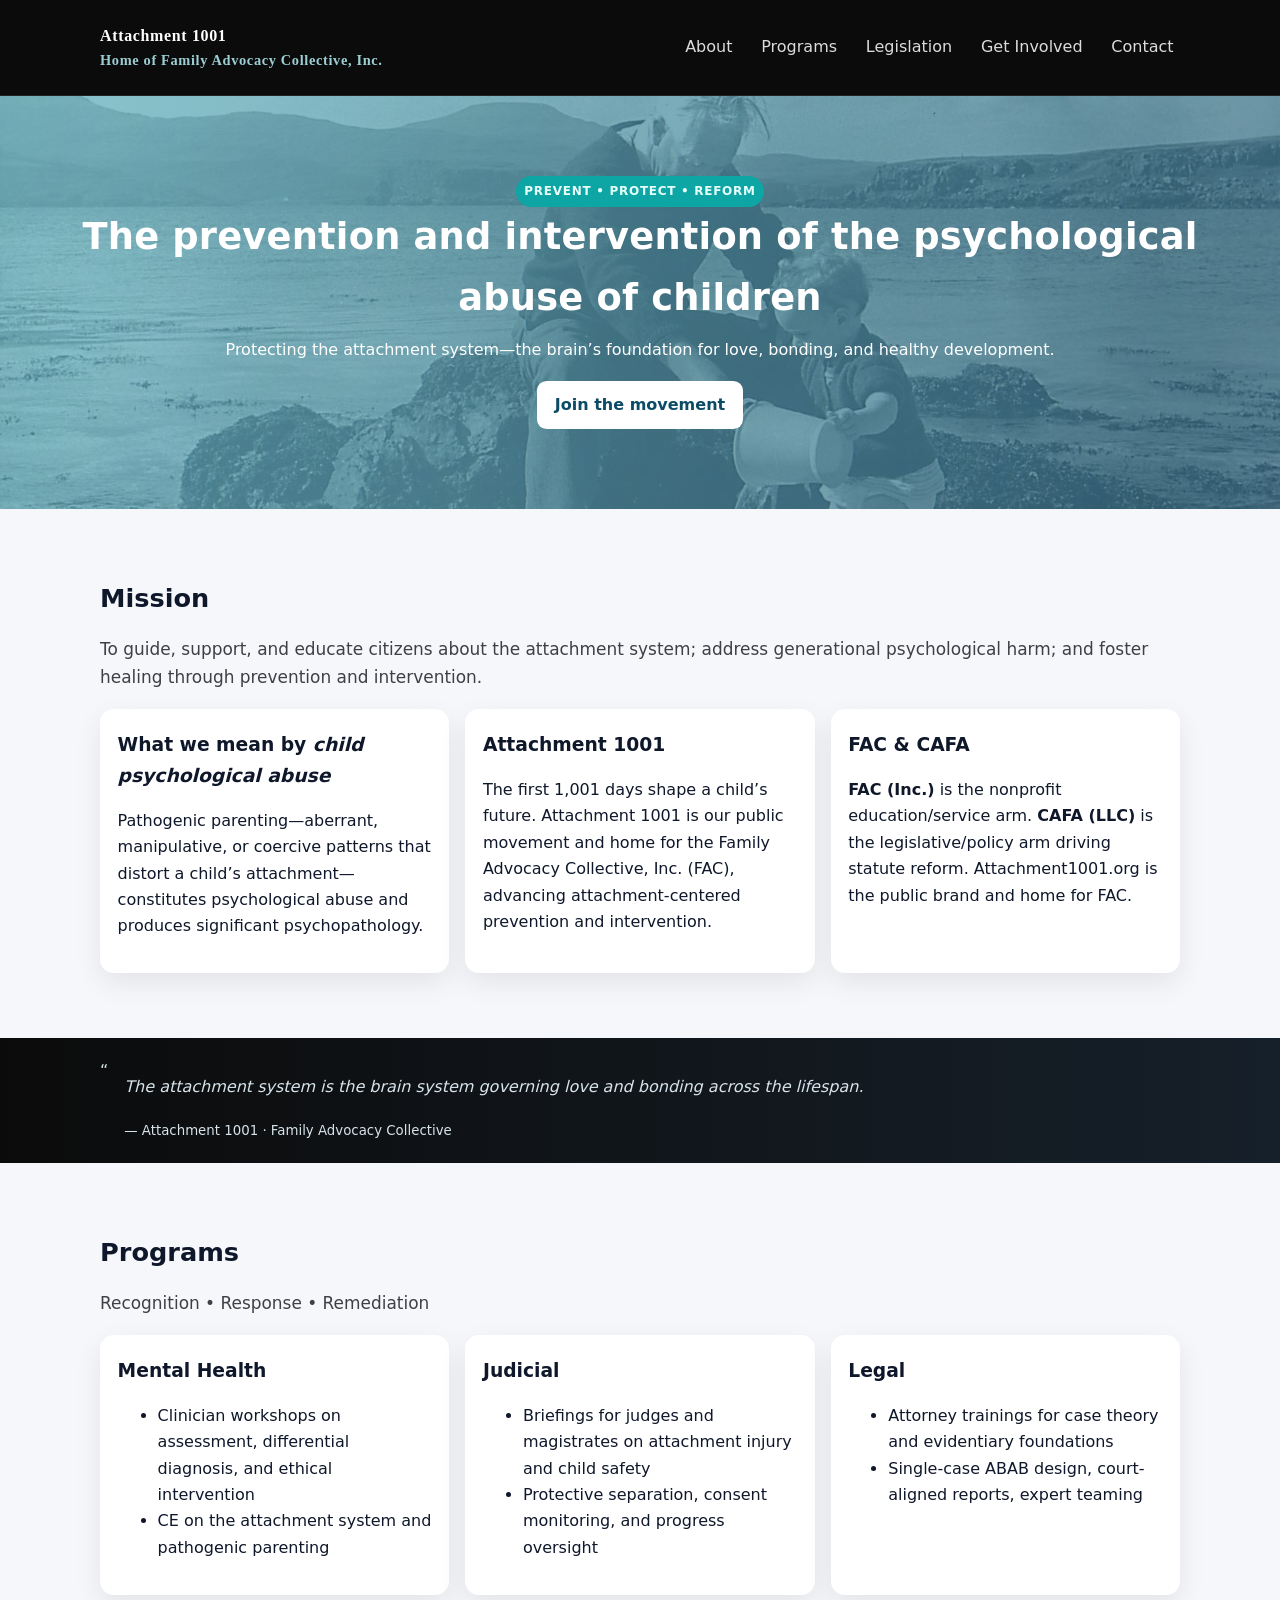
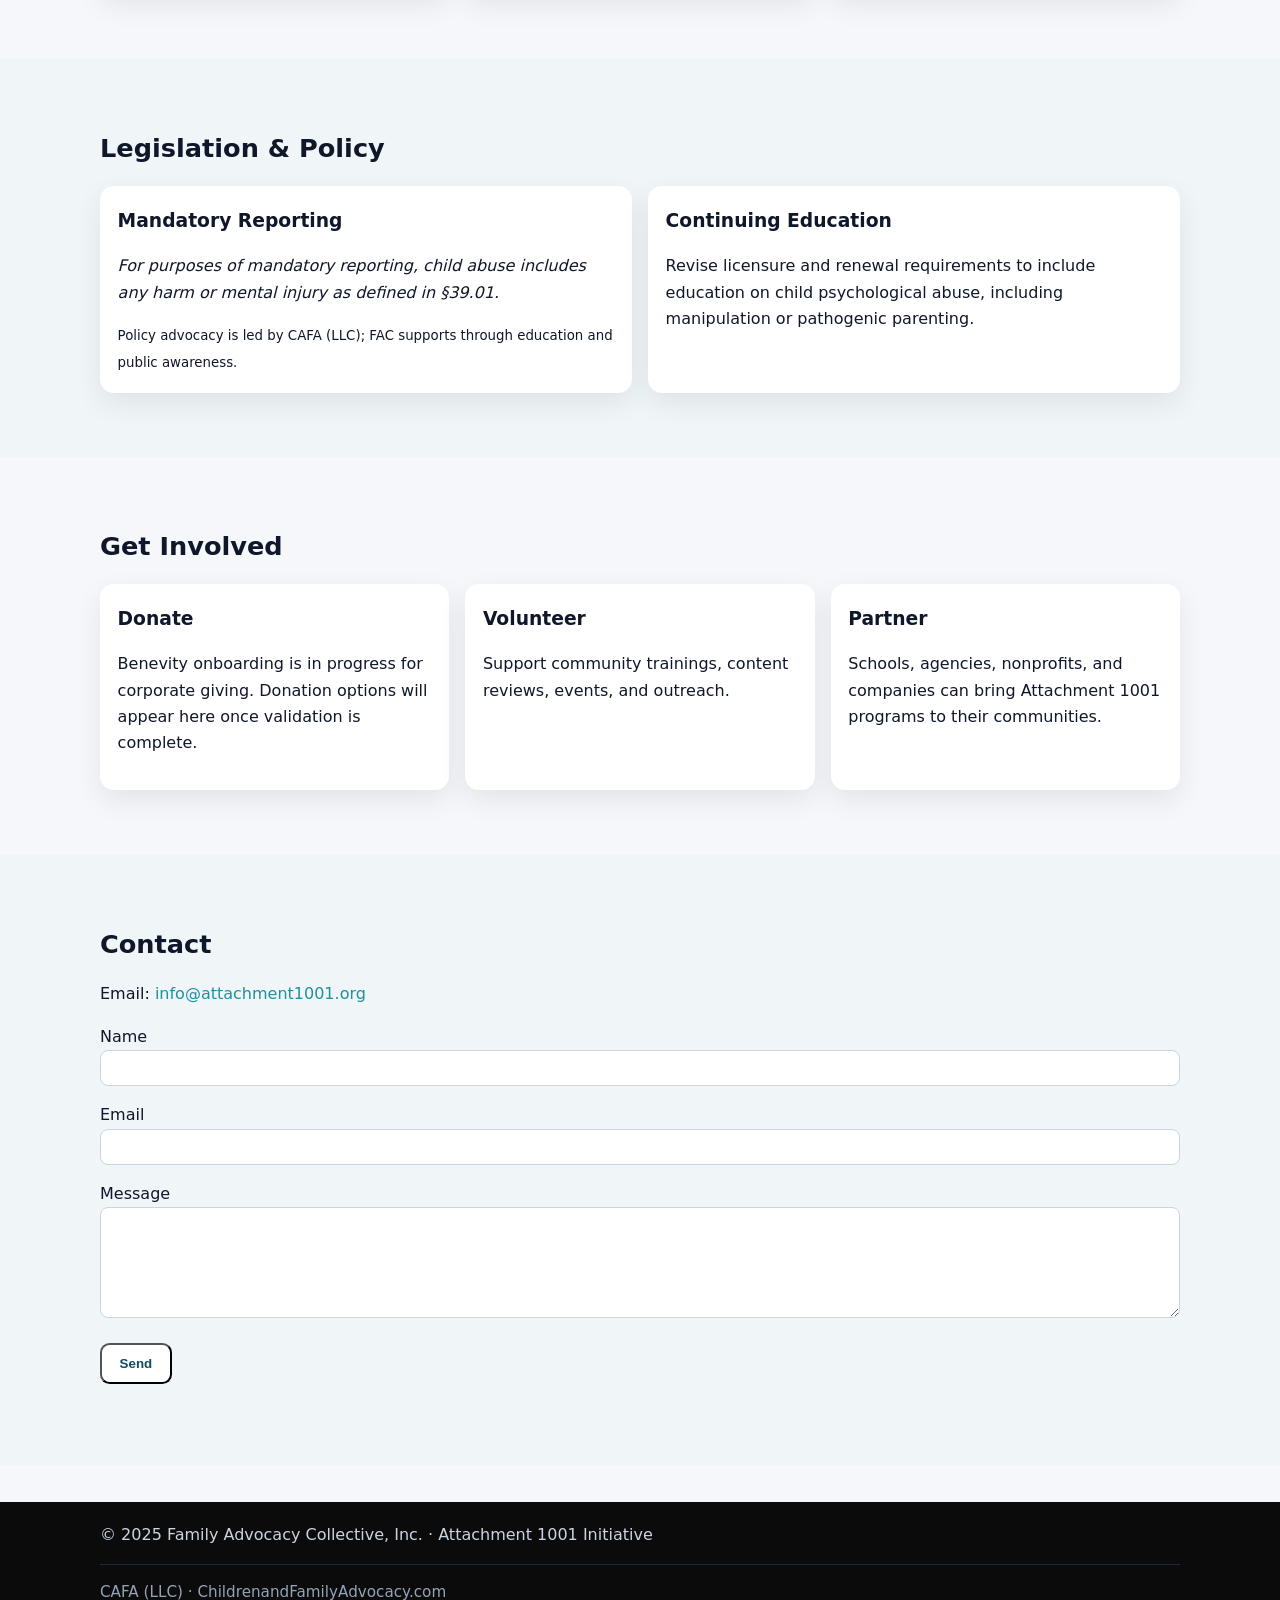
==== attachment1001_fac_cafa_style_site/index.html @ 9caaf6c6 "Add files via upload" ====
<!DOCTYPE html>
<html lang="en"><head>
<meta charset="utf-8"/><meta name="viewport" content="width=device-width, initial-scale=1"/>
<title>Attachment 1001 — Family Advocacy Collective, Inc.</title>
<link rel="stylesheet" href="styles.css"/></head>
<body>
<header class="main">
  <div class="container nav">
    <div class="brand">
      <div><strong>Attachment 1001</strong></div>
      <small>Home of Family Advocacy Collective, Inc.</small>
    </div>
    <nav class="menu">
      <a href="#mission">About</a><a href="#programs">Programs</a><a href="#legislation">Legislation</a>
      <a href="#involved">Get Involved</a><a href="#contact">Contact</a>
    </nav>
  </div>
</header>
<section class="hero">
  <div class="container inner">
    <div class="badge">Prevent • Protect • Reform</div>
    <h1>The prevention and intervention of the psychological abuse of children</h1>
    <p>Protecting the attachment system—the brain’s foundation for love, bonding, and healthy development.</p>
    <a class="cta" href="#involved">Join the movement</a>
  </div>
</section>
<section id="mission" class="section">
  <div class="container">
    <h2>Mission</h2>
    <p class="lede">To guide, support, and educate citizens about the attachment system; address generational psychological harm; and foster healing through prevention and intervention.</p>
    <div class="grid">
      <div class="card"><h3>What we mean by <em>child psychological abuse</em></h3><p>Pathogenic parenting—aberrant, manipulative, or coercive patterns that distort a child’s attachment—constitutes psychological abuse and produces significant psychopathology.</p></div>
      <div class="card"><h3>Attachment 1001</h3><p>The first 1,001 days shape a child’s future. Attachment 1001 is our public movement and home for the Family Advocacy Collective, Inc. (FAC), advancing attachment-centered prevention and intervention.</p></div>
      <div class="card"><h3>FAC & CAFA</h3><p><strong>FAC (Inc.)</strong> is the nonprofit education/service arm. <strong>CAFA (LLC)</strong> is the legislative/policy arm driving statute reform. Attachment1001.org is the public brand and home for FAC.</p></div>
    </div>
  </div>
</section>
<section class="quote"><div class="container"><div>“</div><div><p><em>The attachment system is the brain system governing love and bonding across the lifespan.</em></p><small>— Attachment 1001 · Family Advocacy Collective</small></div></div></section>
<section id="programs" class="section">
  <div class="container"><h2>Programs</h2><p class="lede">Recognition • Response • Remediation</p>
    <div class="grid">
      <div class="card"><h3>Mental Health</h3><ul><li>Clinician workshops on assessment, differential diagnosis, and ethical intervention</li><li>CE on the attachment system and pathogenic parenting</li></ul></div>
      <div class="card"><h3>Judicial</h3><ul><li>Briefings for judges and magistrates on attachment injury and child safety</li><li>Protective separation, consent monitoring, and progress oversight</li></ul></div>
      <div class="card"><h3>Legal</h3><ul><li>Attorney trainings for case theory and evidentiary foundations</li><li>Single-case ABAB design, court-aligned reports, expert teaming</li></ul></div>
    </div>
  </div>
</section>
<section id="legislation" class="section" style="background:#f0f5f7">
  <div class="container"><h2>Legislation & Policy</h2>
    <div class="grid">
      <div class="card"><h3>Mandatory Reporting</h3><p><em>For purposes of mandatory reporting, child abuse includes any harm or mental injury as defined in §39.01.</em></p><small>Policy advocacy is led by CAFA (LLC); FAC supports through education and public awareness.</small></div>
      <div class="card"><h3>Continuing Education</h3><p>Revise licensure and renewal requirements to include education on child psychological abuse, including manipulation or pathogenic parenting.</p></div>
    </div>
  </div>
</section>
<section id="involved" class="section">
  <div class="container"><h2>Get Involved</h2>
    <div class="grid">
      <div class="card"><h3>Donate</h3><p>Benevity onboarding is in progress for corporate giving. Donation options will appear here once validation is complete.</p></div>
      <div class="card"><h3>Volunteer</h3><p>Support community trainings, content reviews, events, and outreach.</p></div>
      <div class="card"><h3>Partner</h3><p>Schools, agencies, nonprofits, and companies can bring Attachment 1001 programs to their communities.</p></div>
    </div>
  </div>
</section>
<section id="contact" class="section" style="background:#f0f5f7">
  <div class="container"><h2>Contact</h2>
    <p>Email: <a href="mailto:info@attachment1001.org">info@attachment1001.org</a></p>
    <form name="contact" method="POST" data-netlify="true">
      <input type="hidden" name="form-name" value="contact"/>
      <p><label>Name<br><input name="name" required style="width:100%;padding:.6rem;border:1px solid #cbd5e1;border-radius:.5rem"></label></p>
      <p><label>Email<br><input type="email" name="email" required style="width:100%;padding:.6rem;border:1px solid #cbd5e1;border-radius:.5rem"></label></p>
      <p><label>Message<br><textarea name="message" rows="6" required style="width:100%;padding:.6rem;border:1px solid #cbd5e1;border-radius:.5rem"></textarea></label></p>
      <p><button class="cta" type="submit">Send</button></p>
    </form>
  </div>
</section>
<footer><div class="container"><div>© 2025 Family Advocacy Collective, Inc. · Attachment 1001 Initiative</div><div class="bottom">CAFA (LLC) · ChildrenandFamilyAdvocacy.com</div></div></footer>
</body></html>
---- attachment1001_fac_cafa_style_site/styles.css ----
/* FAC one-page (CAFA-style header) */
*{box-sizing:border-box}
:root{--bg:#f5f7fa;--text:#0f172a;--muted:#525252;--accent:#1e90a1;--accent2:#0b4b66;--ink:#111;--sand:#efe9df;--card:#fff}
html,body{margin:0;padding:0;background:var(--bg);color:var(--text);font-family:system-ui,-apple-system,Segoe UI,Roboto,Helvetica,Arial,sans-serif;line-height:1.65}
a{color:var(--accent);text-decoration:none} a:hover{text-decoration:underline}
.container{max-width:1120px;margin:0 auto;padding:1.25rem}
header.main{position:sticky;top:0;z-index:50;background:#0b0b0b;color:#fff;border-bottom:1px solid #222}
header .nav{display:flex;gap:1.25rem;align-items:center;flex-wrap:wrap}
header .brand{font-family:Georgia,'Times New Roman',serif;font-weight:600;letter-spacing:.04em}
header .brand small{display:block;font-size:.9rem;color:#9ccfd4}
header .menu{display:flex;gap:1rem;margin-left:auto}
header .menu a{color:#dcdcdc;padding:.9rem .4rem} header .menu a:hover{color:#fff}
.hero{position:relative;color:#fff;overflow:hidden;background:linear-gradient(115deg, rgba(30,144,161,.70), rgba(11,75,102,.85))}
.hero::before{content:"";position:absolute;inset:0;background:url('assets/hero_bowlby_beach.png') center/cover no-repeat;opacity:.28}
.hero .inner{position:relative;z-index:1;padding:5rem 0;text-align:center}
.hero h1{font-size:2.3rem;margin:0 0 .5rem 0;font-weight:800;letter-spacing:.2px}
.hero p{max-width:860px;margin:.4rem auto 1.1rem}
.cta{display:inline-block;background:#fff;color:var(--accent2);padding:.7rem 1.1rem;border-radius:.6rem;font-weight:700}
.section{padding:2.8rem 0} h2{margin:.2rem 0 1rem;font-size:1.6rem}
.lede{font-size:1.06rem;color:#3f3f46}
.grid{display:grid;grid-template-columns:repeat(auto-fit,minmax(260px,1fr));gap:1rem}
.card{background:var(--card);border-radius:14px;box-shadow:0 10px 28px rgba(0,0,0,.08);padding:1.1rem}
.card h3{margin:.2rem 0 .6rem}
.badge{display:inline-block;background:#0ea5a5;color:#e6fffb;font-weight:700;letter-spacing:.06em;font-size:.75rem;text-transform:uppercase;padding:.35rem .55rem;border-radius:999px}
.quote{background:linear-gradient(90deg,#0b0b0b,#16202a);color:#d6e3ea}
.quote .container{display:flex;gap:1rem;align-items:flex-start;flex-wrap:wrap}
footer{margin-top:2.3rem;background:#0b0b0b;color:#cbd5e1}
footer a{color:#9ccfd4}
footer .bottom{border-top:1px solid #1f2937;padding:.9rem 0;margin-top:1rem;color:#94a3b8;font-size:.95rem}
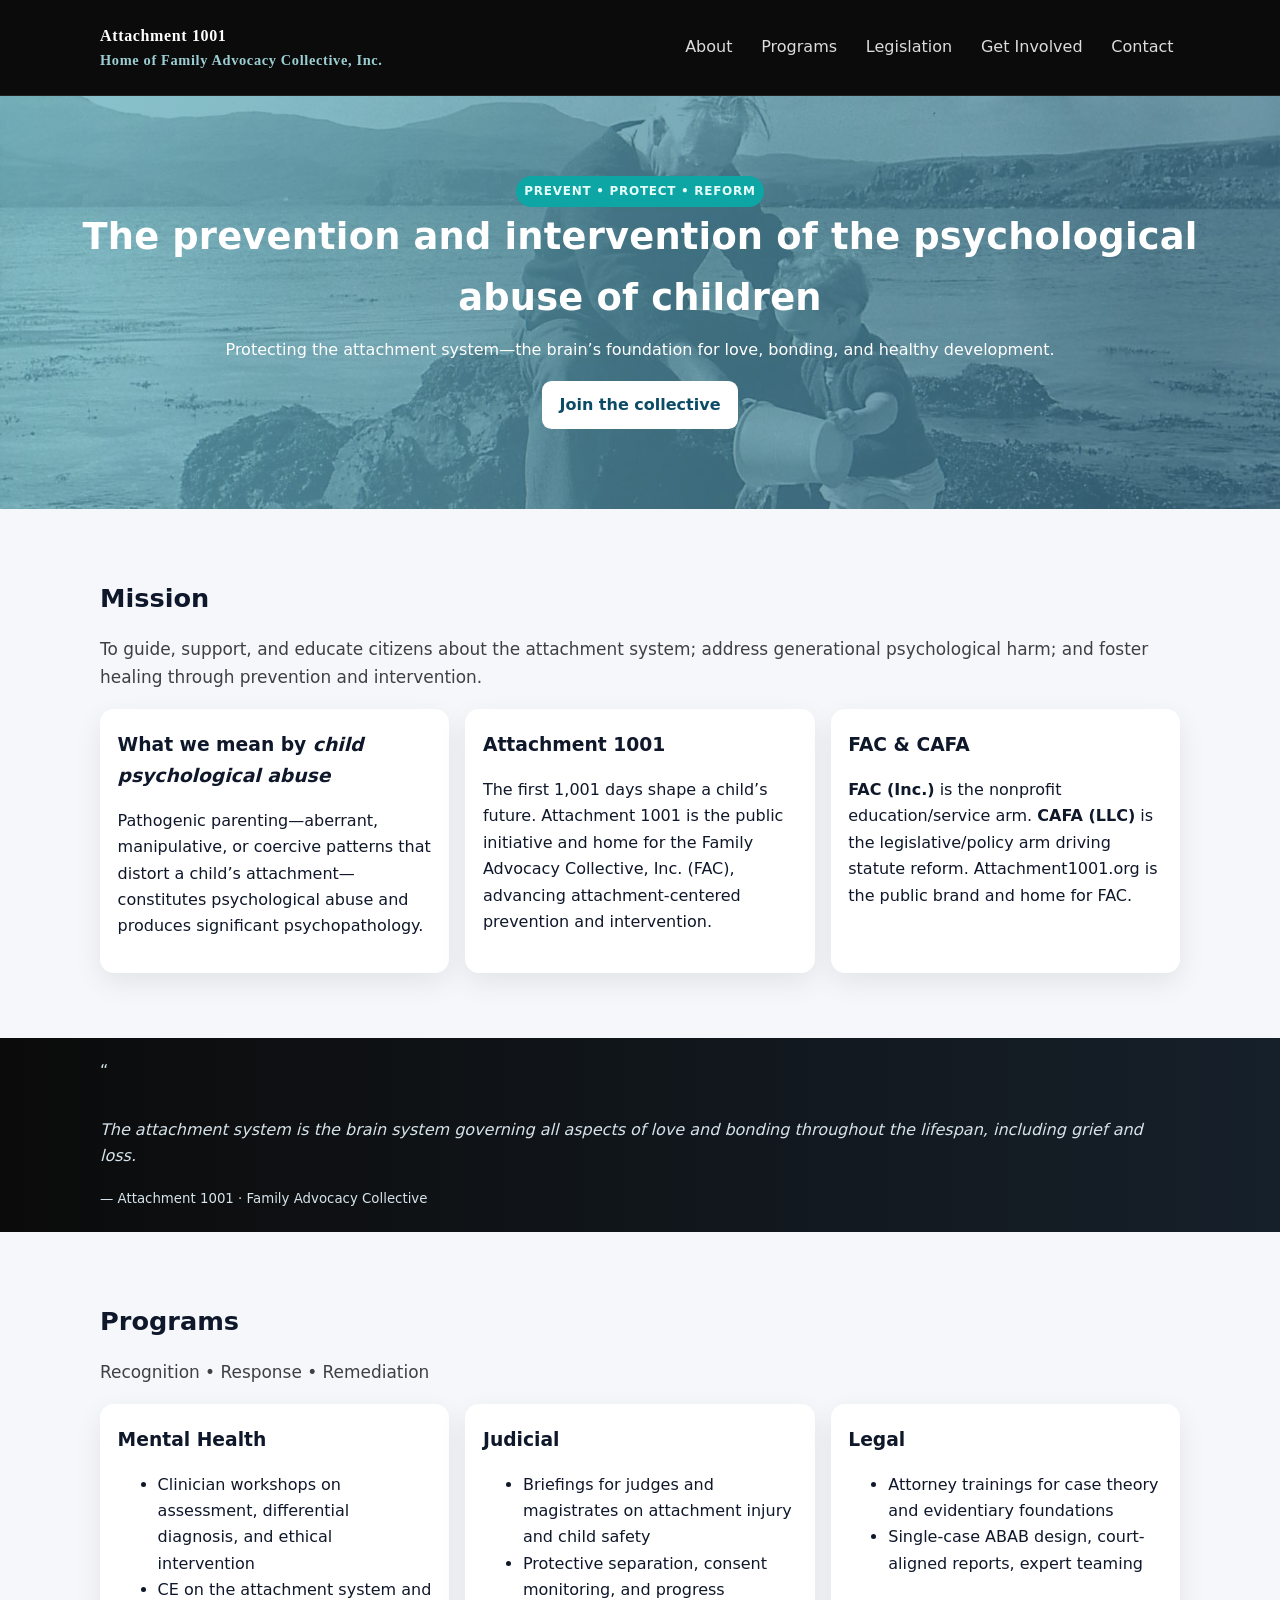
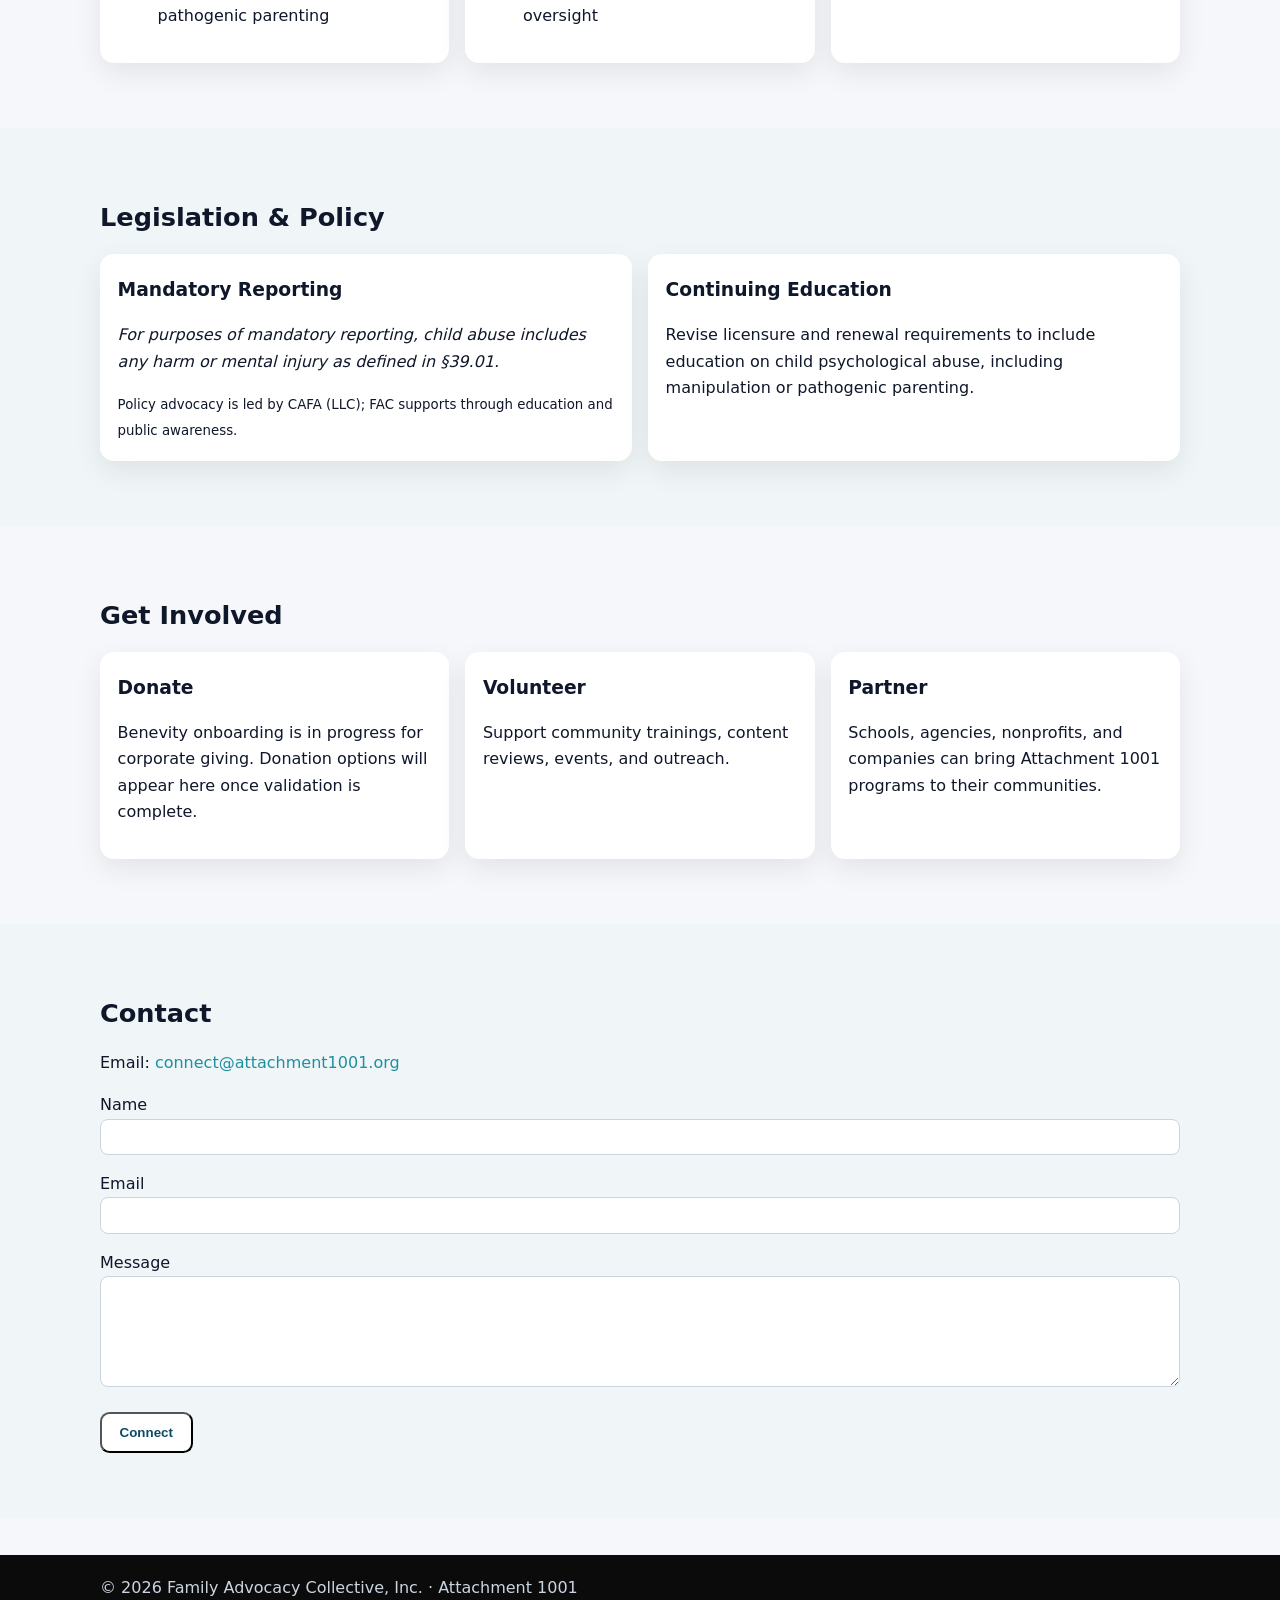
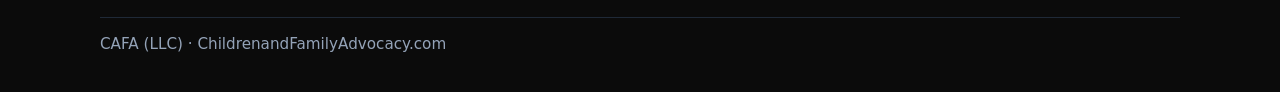
==== commit 54ccccf5: "Update index.html" ====
--- a/attachment1001_fac_cafa_style_site/index.html
+++ b/attachment1001_fac_cafa_style_site/index.html
@@ -21,7 +21,7 @@
     <div class="badge">Prevent • Protect • Reform</div>
     <h1>The prevention and intervention of the psychological abuse of children</h1>
     <p>Protecting the attachment system—the brain’s foundation for love, bonding, and healthy development.</p>
-    <a class="cta" href="#involved">Join the movement</a>
+    <a class="cta" href="#involved">Join the collective</a>
   </div>
 </section>
 <section id="mission" class="section">
@@ -30,12 +30,12 @@
     <p class="lede">To guide, support, and educate citizens about the attachment system; address generational psychological harm; and foster healing through prevention and intervention.</p>
     <div class="grid">
       <div class="card"><h3>What we mean by <em>child psychological abuse</em></h3><p>Pathogenic parenting—aberrant, manipulative, or coercive patterns that distort a child’s attachment—constitutes psychological abuse and produces significant psychopathology.</p></div>
-      <div class="card"><h3>Attachment 1001</h3><p>The first 1,001 days shape a child’s future. Attachment 1001 is our public movement and home for the Family Advocacy Collective, Inc. (FAC), advancing attachment-centered prevention and intervention.</p></div>
+      <div class="card"><h3>Attachment 1001</h3><p>The first 1,001 days shape a child’s future. Attachment 1001 is the public initiative and home for the Family Advocacy Collective, Inc. (FAC), advancing attachment-centered prevention and intervention.</p></div>
       <div class="card"><h3>FAC & CAFA</h3><p><strong>FAC (Inc.)</strong> is the nonprofit education/service arm. <strong>CAFA (LLC)</strong> is the legislative/policy arm driving statute reform. Attachment1001.org is the public brand and home for FAC.</p></div>
     </div>
   </div>
 </section>
-<section class="quote"><div class="container"><div>“</div><div><p><em>The attachment system is the brain system governing love and bonding across the lifespan.</em></p><small>— Attachment 1001 · Family Advocacy Collective</small></div></div></section>
+<section class="quote"><div class="container"><div>“</div><div><p><em>The attachment system is the brain system governing all aspects of love and bonding throughout the lifespan, including grief and loss.</em></p><small>— Attachment 1001 · Family Advocacy Collective</small></div></div></section>
 <section id="programs" class="section">
   <div class="container"><h2>Programs</h2><p class="lede">Recognition • Response • Remediation</p>
     <div class="grid">
@@ -64,15 +64,15 @@
 </section>
 <section id="contact" class="section" style="background:#f0f5f7">
   <div class="container"><h2>Contact</h2>
-    <p>Email: <a href="mailto:info@attachment1001.org">info@attachment1001.org</a></p>
+    <p>Email: <a href="mailto:connect@attachment1001.org">connect@attachment1001.org</a></p>
     <form name="contact" method="POST" data-netlify="true">
       <input type="hidden" name="form-name" value="contact"/>
       <p><label>Name<br><input name="name" required style="width:100%;padding:.6rem;border:1px solid #cbd5e1;border-radius:.5rem"></label></p>
       <p><label>Email<br><input type="email" name="email" required style="width:100%;padding:.6rem;border:1px solid #cbd5e1;border-radius:.5rem"></label></p>
       <p><label>Message<br><textarea name="message" rows="6" required style="width:100%;padding:.6rem;border:1px solid #cbd5e1;border-radius:.5rem"></textarea></label></p>
-      <p><button class="cta" type="submit">Send</button></p>
+      <button class="cta" type="submit">Connect</button>
     </form>
   </div>
 </section>
-<footer><div class="container"><div>© 2025 Family Advocacy Collective, Inc. · Attachment 1001 Initiative</div><div class="bottom">CAFA (LLC) · ChildrenandFamilyAdvocacy.com</div></div></footer>
+<footer><div class="container"><div>© 2026 Family Advocacy Collective, Inc. · Attachment 1001</div><div class="bottom">CAFA (LLC) · ChildrenandFamilyAdvocacy.com</div></div></footer>
 </body></html>
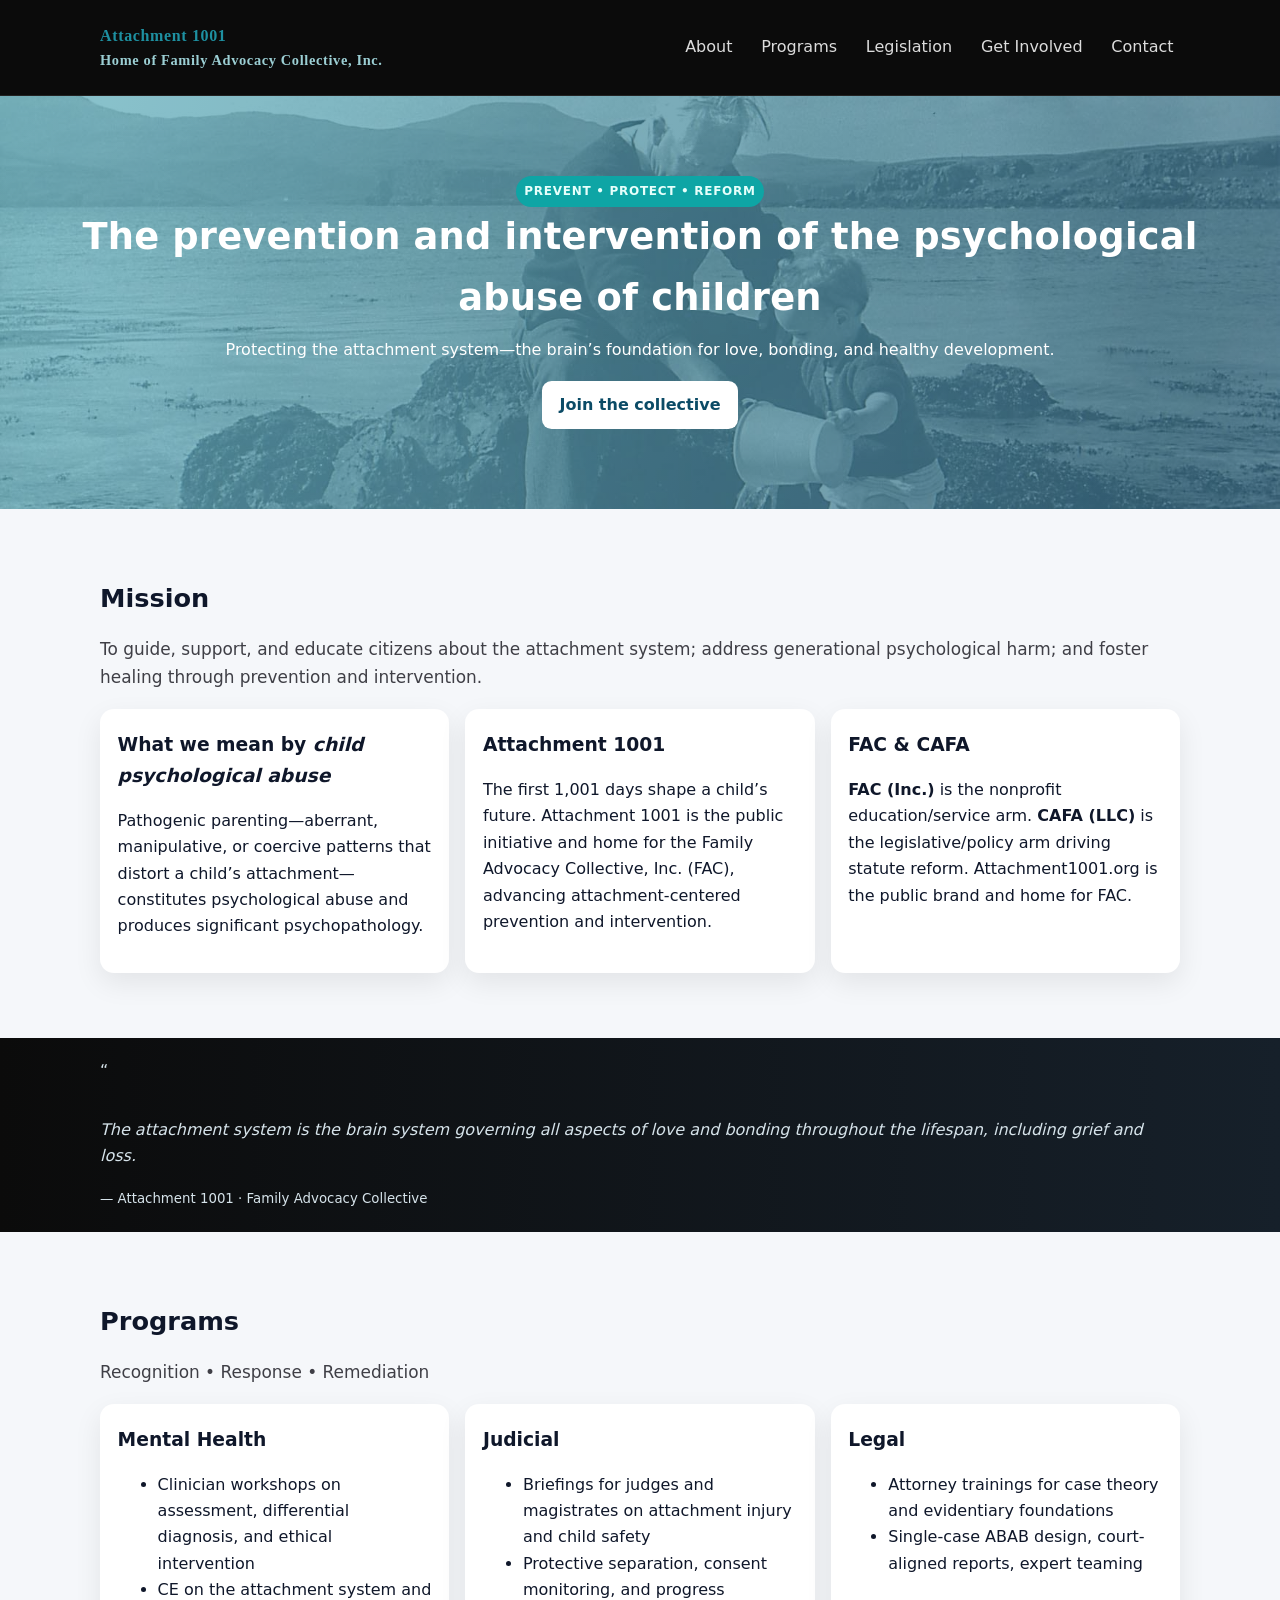
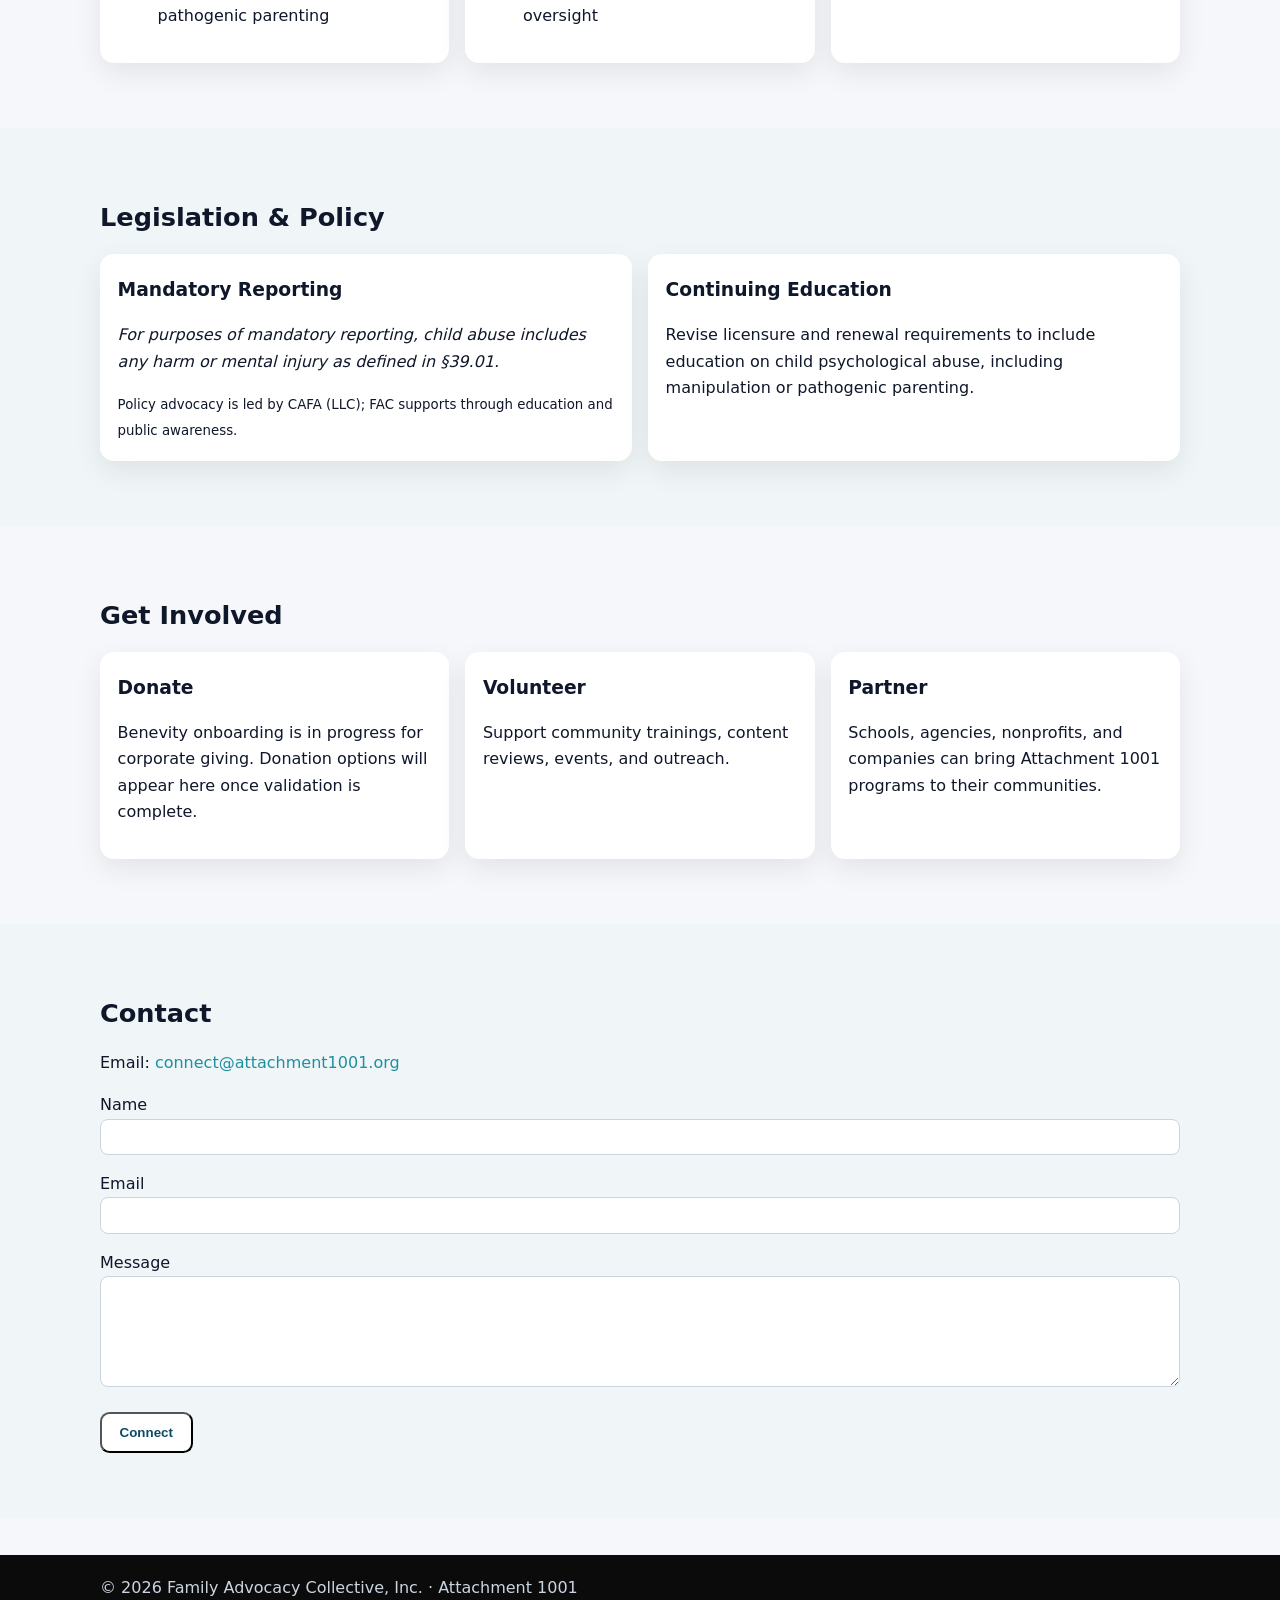
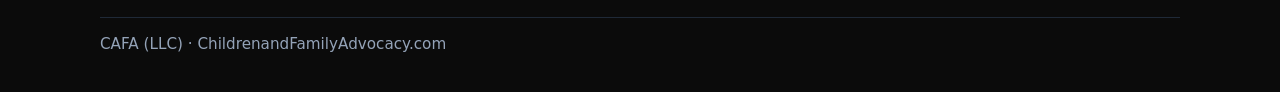
==== commit 7fcde33f: "Update index.html" ====
--- a/attachment1001_fac_cafa_style_site/index.html
+++ b/attachment1001_fac_cafa_style_site/index.html
@@ -7,7 +7,7 @@
 <header class="main">
   <div class="container nav">
     <div class="brand">
-      <div><strong>Attachment 1001</strong></div>
+      <div><strong><a href="/">Attachment 1001</a></strong></div>
       <small>Home of Family Advocacy Collective, Inc.</small>
     </div>
     <nav class="menu">
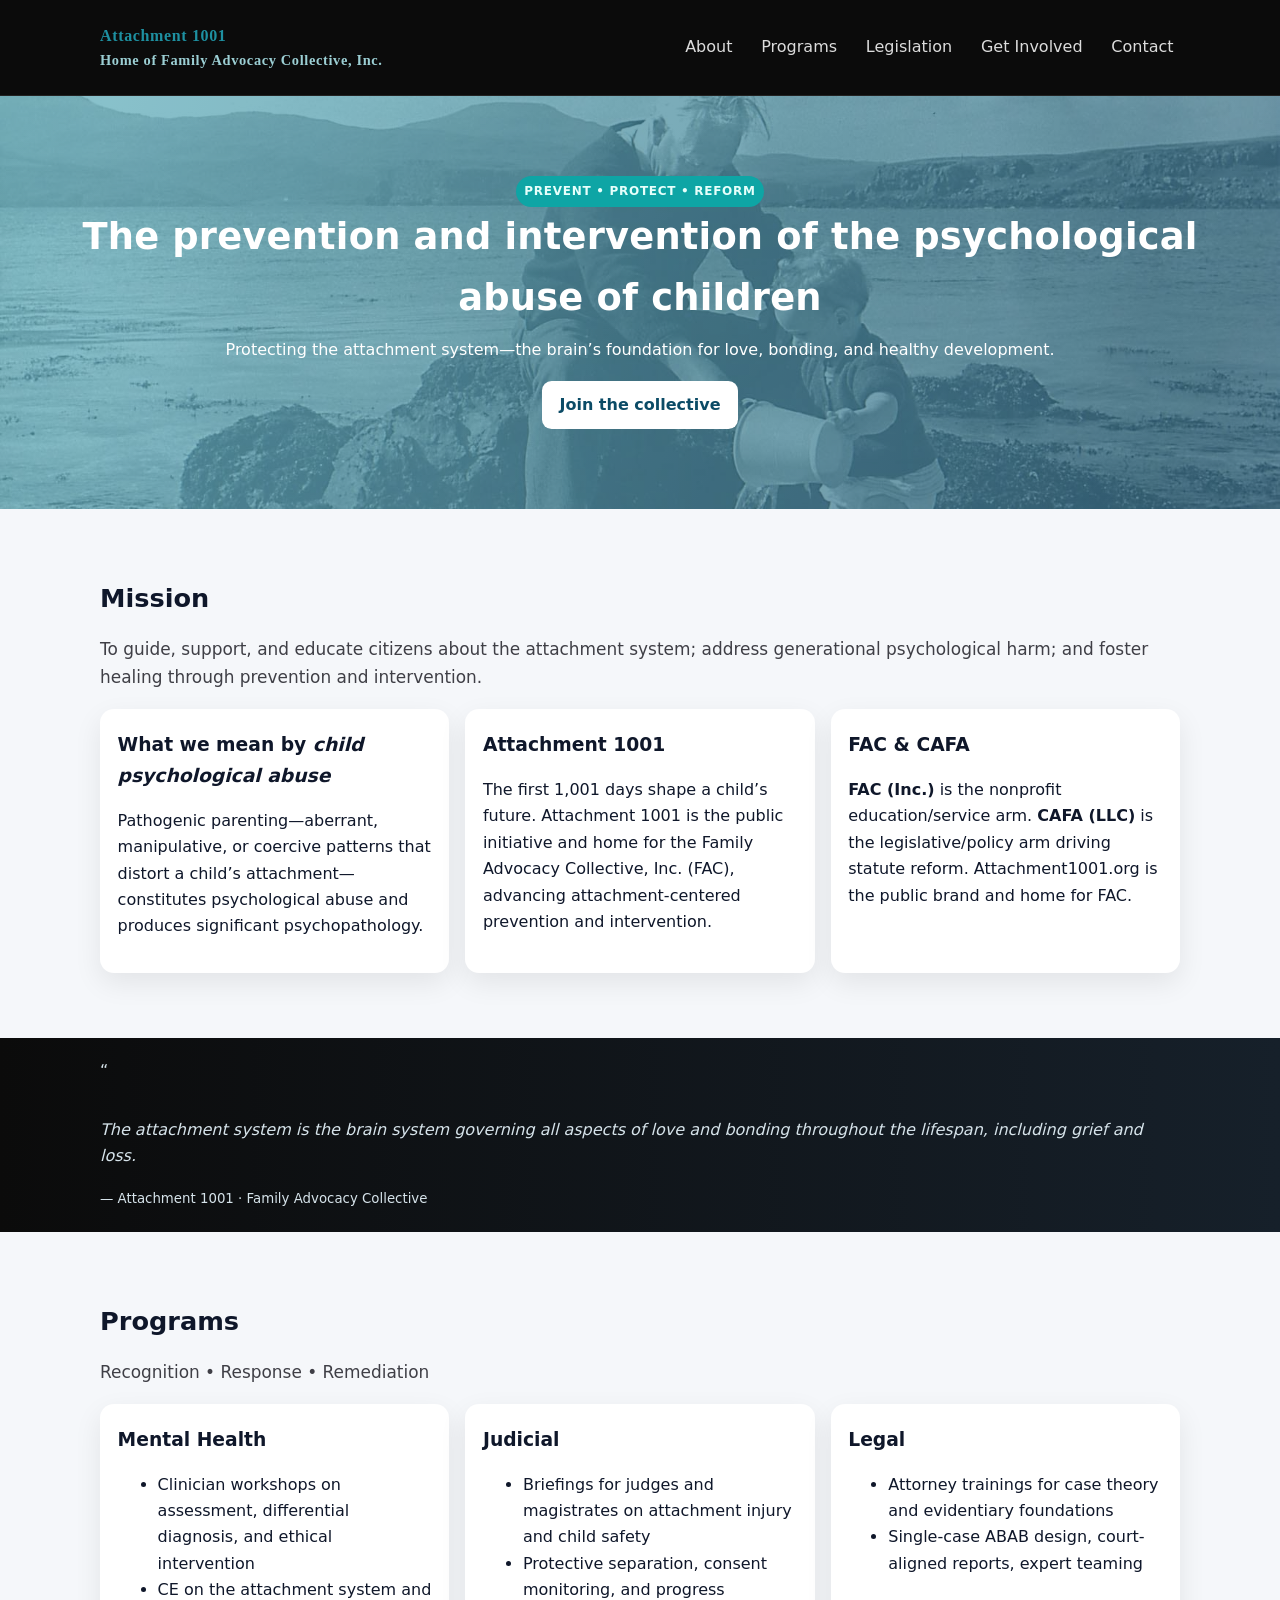
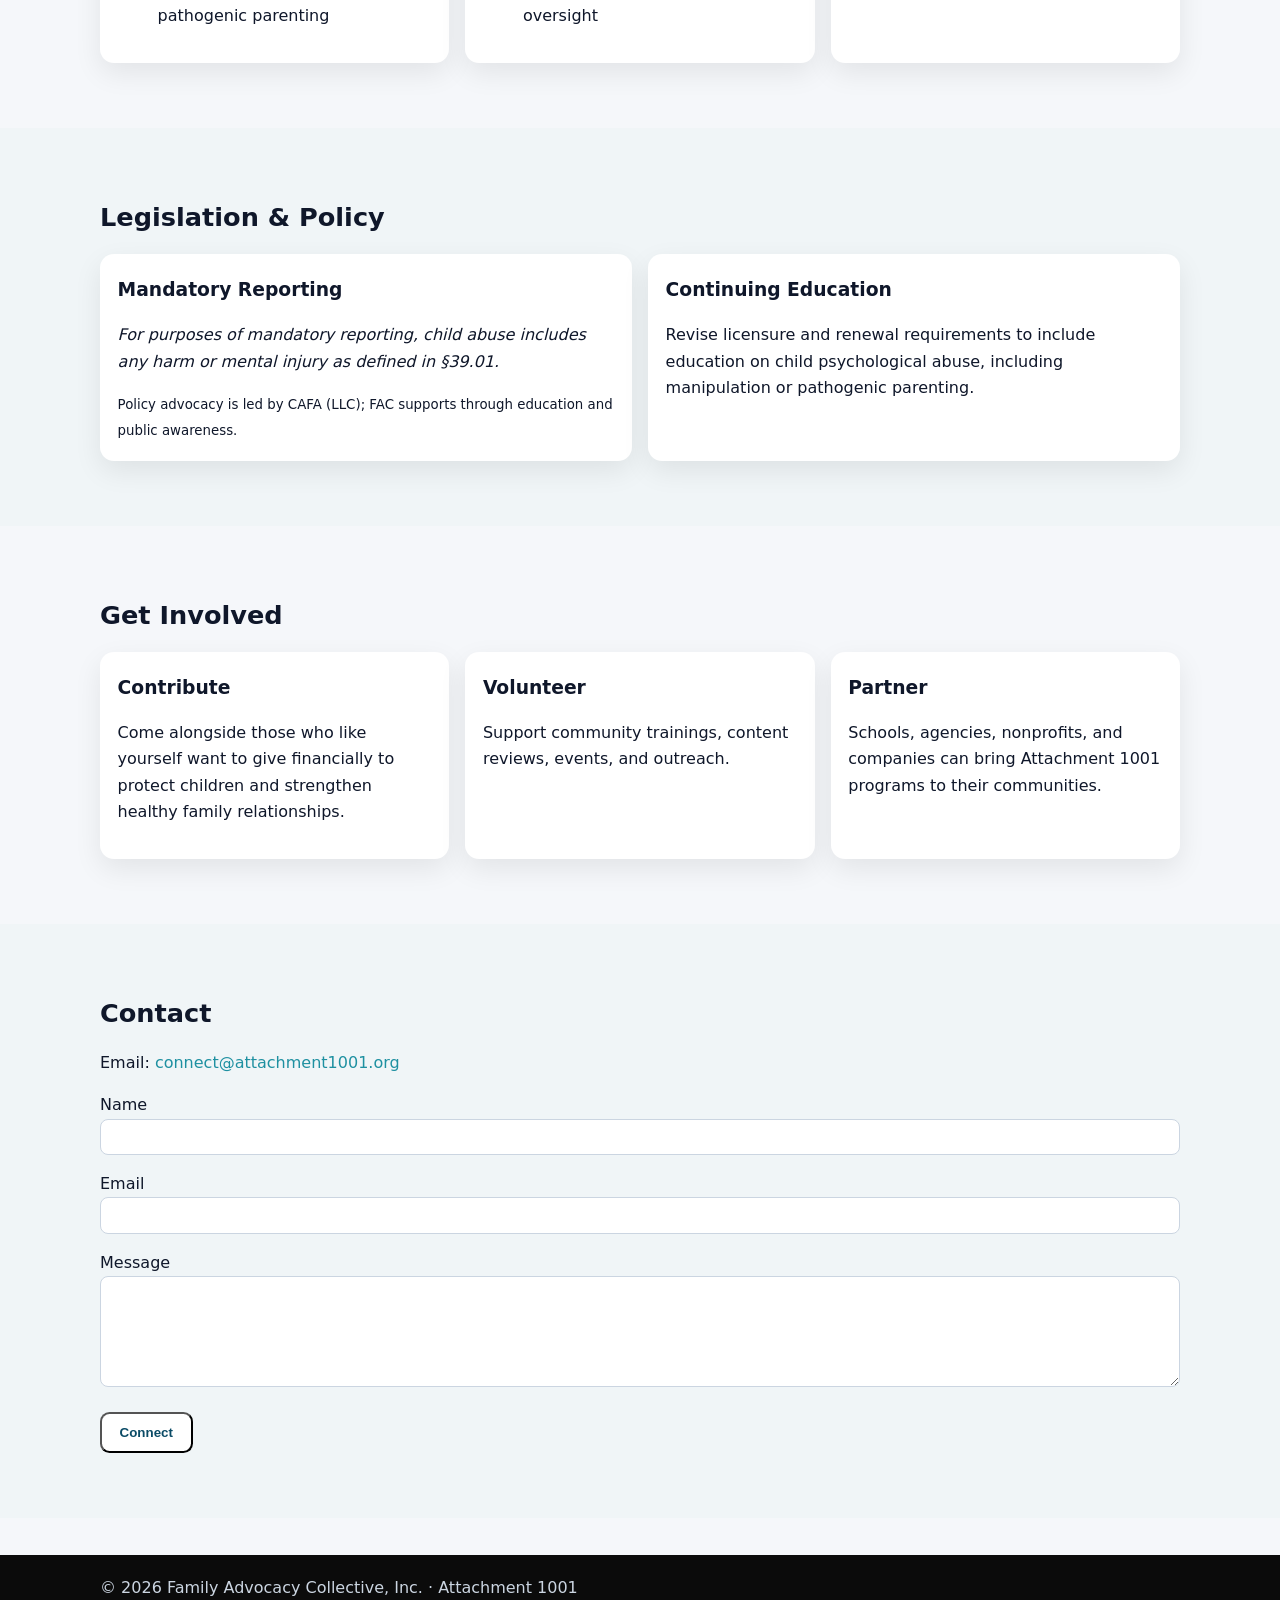
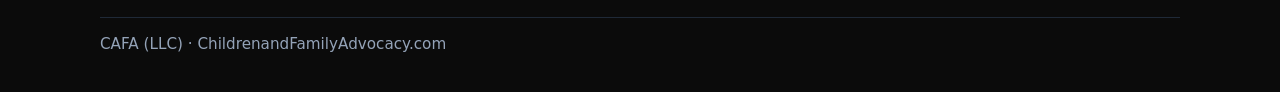
==== commit a10401b0: "Update index.html" ====
--- a/attachment1001_fac_cafa_style_site/index.html
+++ b/attachment1001_fac_cafa_style_site/index.html
@@ -56,7 +56,7 @@
 <section id="involved" class="section">
   <div class="container"><h2>Get Involved</h2>
     <div class="grid">
-      <div class="card"><h3>Donate</h3><p>Benevity onboarding is in progress for corporate giving. Donation options will appear here once validation is complete.</p></div>
+      <div class="card"><h3>Contribute</h3><p>Come alongside those who like yourself want to give financially to protect children and strengthen healthy family relationships.</p></div>
       <div class="card"><h3>Volunteer</h3><p>Support community trainings, content reviews, events, and outreach.</p></div>
       <div class="card"><h3>Partner</h3><p>Schools, agencies, nonprofits, and companies can bring Attachment 1001 programs to their communities.</p></div>
     </div>
